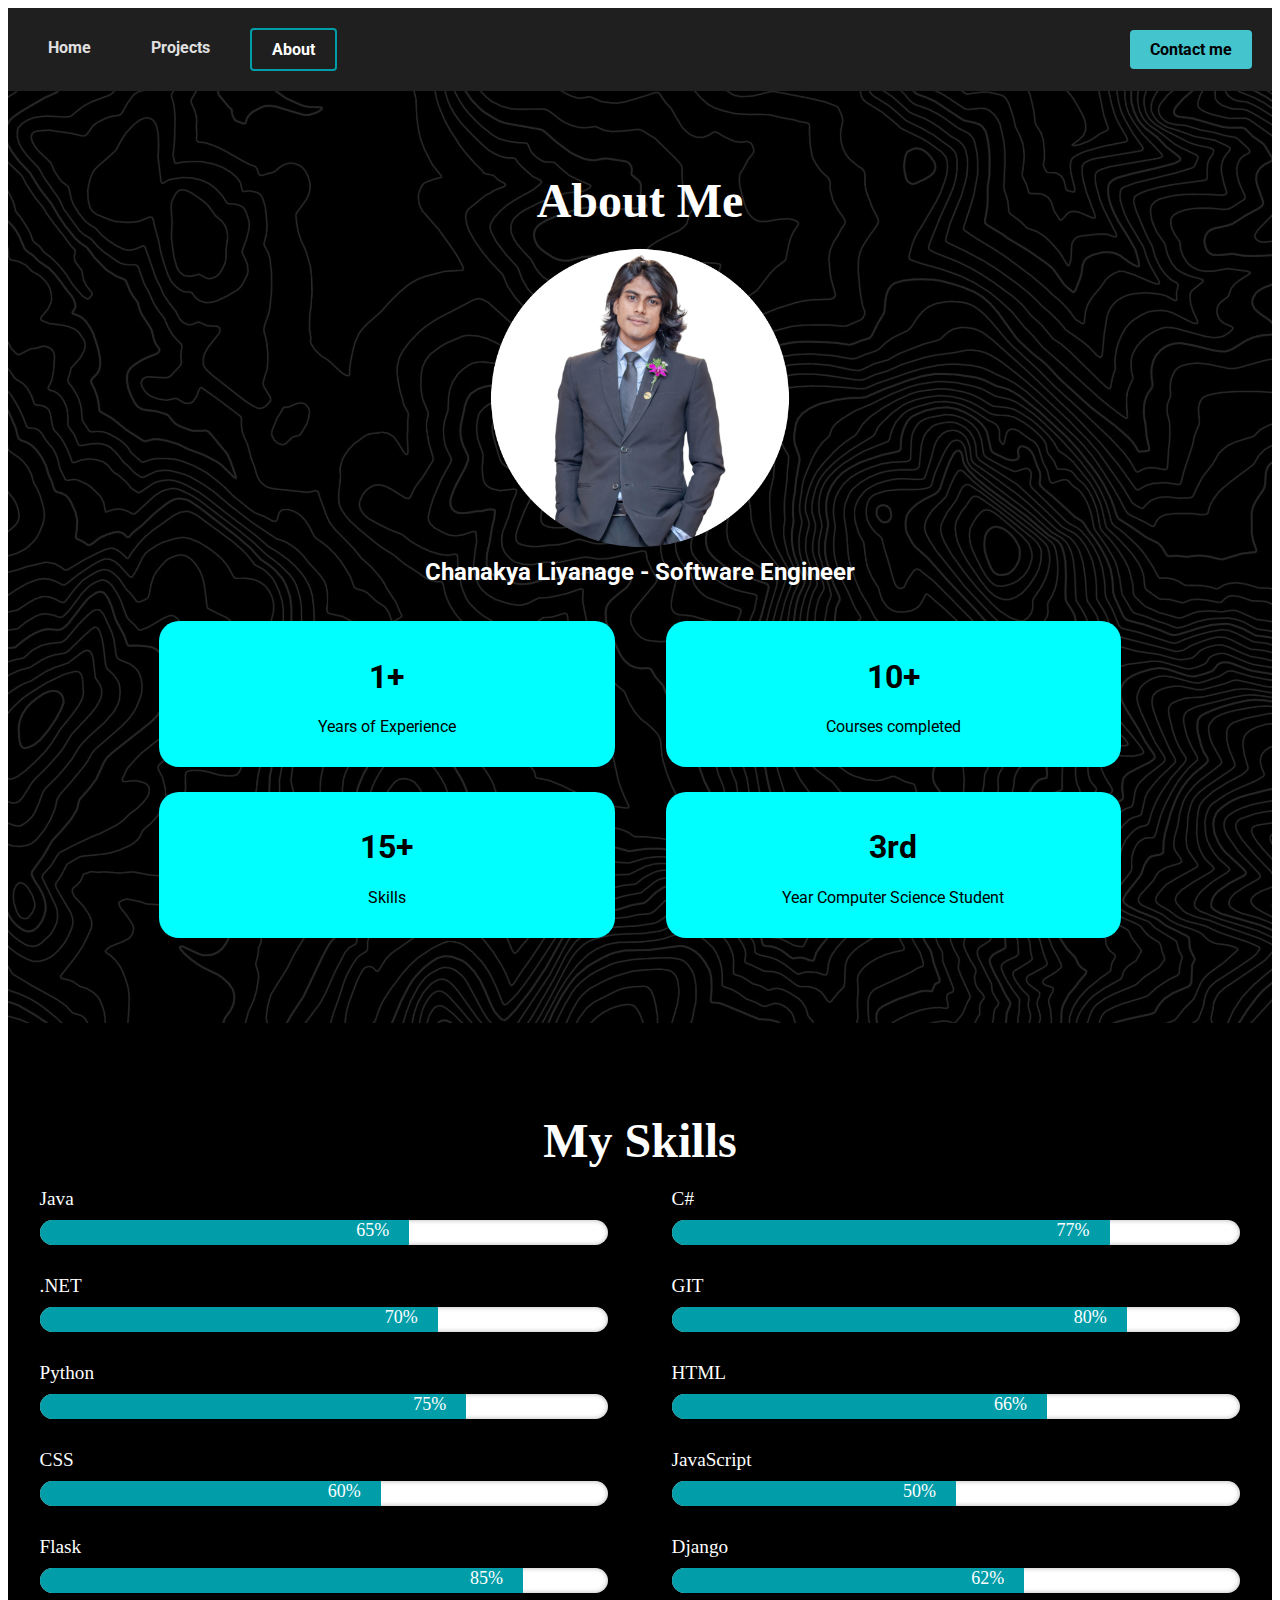
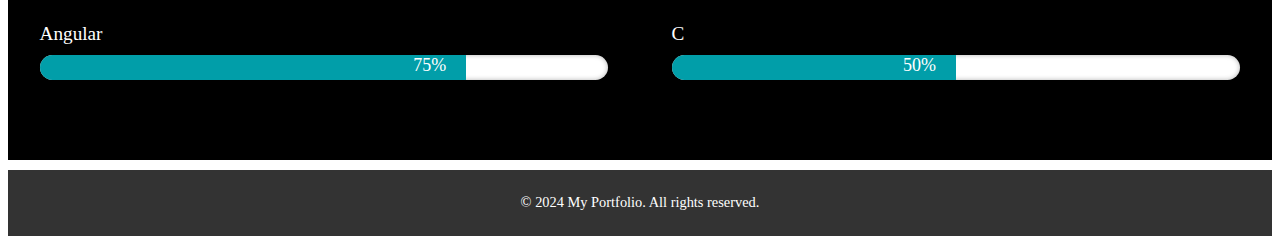
==== about.html @ 12d24f76 "about page skills section styling changed" ====
<!DOCTYPE html>
<html lang="en">
<head>
    <meta charset="UTF-8">
    <meta name="viewport" content="width=device-width, initial-scale=1.0">
    <link rel="stylesheet" href="CSS\common.css"> 
    <link rel="stylesheet" href="CSS\about.css"> 
    <link rel="preconnect" href="https://fonts.googleapis.com">
    <link rel="preconnect" href="https://fonts.gstatic.com" crossorigin>
    <link href="https://fonts.googleapis.com/css2?family=Roboto:wght@400;500;700&display=swap" rel="stylesheet">
    <title>About Me</title>
</head>
<body>
    <nav class="navbar">
        <div class="nav-left">
            <a href="index.html">Home</a>
            <a href="projects.html">Projects</a>
            <a href="about.html" id="active">About</a>
        </div>
        <div class="signup-btn">
            <a href="signup.html">Contact me</a>
        </div>
    </nav>

    <!-- About Section -->
    <section class="about">
        <div class="container">
            <h1 class="head">About Me</h1>
            <div class="info">
                <figure class="profile">
                    <!-- <img src="Static/New Project.png" alt="My Profile Picture">  -->
                    <div class="profile-image"></div>
                    <figcaption>Chanakya Liyanage - Software Engineer</figcaption>
                </figure>
                <table class="achievements">
                    <tr>
                        <td><div class="specs">
                            <h1>1+</h1>
                            <p class="achievement">Years of Experience</p>
                            <p class="description">Gained valuable insights through practical industry exposure.</p>
                        </div></td>
                        <td><div class="specs">
                            <h1>10+</h1>
                            <p class="achievement">Courses completed</p>
                            <p class="description">Completed multiple courses to enhance my knowledge base.</p>
                        </div></td>
                    </tr>
                    <tr>
                        <td><div class="specs">
                            <h1>15+</h1>
                            <p class="achievement">Skills</p>
                            <p class="description">Acquired a diverse skill set to solve complex challenges.</p>
                        </div></td>
                        <td><div class="specs">
                            <h1>3rd</h1>
                            <p class="achievement">Year Computer Science Student</p>
                            <p class="description">Currently pursuing a degree with a focus on programming.</p>
                        </div></td>
                    </tr>
                </table>
            </div>
        </div>
    </section>

    <!-- Skills Section with Progress Bars in Rows of Two -->
    <section class="skills">
        <div class="container">
            <h2>My Skills</h2>
            <div class="skills-row">
                <div class="skill">
                    <label>Java</label>
                    <div class="progress-bar">
                        <div class="progress" style="width: 65%;"><section class="progress-percentage">65%</section></div>
                    </div>
                </div>
                <div class="skill">
                    <label>C#</label>
                    <div class="progress-bar">
                        <div class="progress" style="width: 77%;"><section class="progress-percentage">77%</section></div> 
                    </div>
                </div>
            </div>
            <div class="skills-row">
                <div class="skill">
                    <label>.NET</label>
                    <div class="progress-bar">
                        <div class="progress" style="width: 70%;"><section class="progress-percentage">70%</section></div>
                    </div>
                </div>
                <div class="skill">
                    <label>GIT</label>
                    <div class="progress-bar">
                        <div class="progress" style="width: 80%;"><section class="progress-percentage">80%</section></div>
                    </div>
                </div>               
            </div>
            <div class="skills-row">
                <div class="skill">
                    <label>Python</label>
                    <div class="progress-bar">
                        <div class="progress" style="width: 75%;"><section class="progress-percentage">75%</section></div>
                    </div>
                </div>
                <div class="skill">
                    <label>HTML</label>
                    <div class="progress-bar">
                        <div class="progress" style="width: 66%;"><section class="progress-percentage">66%</section></div>
                    </div>
                </div>               
            </div>
            <div class="skills-row">
                <div class="skill">
                    <label>CSS</label>
                    <div class="progress-bar">
                        <div class="progress" style="width: 60%;"><section class="progress-percentage">60%</section></div>
                    </div>
                </div>
                <div class="skill">
                    <label>JavaScript</label>
                    <div class="progress-bar">
                        <div class="progress" style="width: 50%;"><section class="progress-percentage">50%</section></div>
                    </div>
                </div>               
            </div>
            <div class="skills-row">
                <div class="skill">
                    <label>Flask</label>
                    <div class="progress-bar">
                        <div class="progress" style="width: 85%;"><section class="progress-percentage">85%</section></div>
                    </div>
                </div>
                <div class="skill">
                    <label>Django</label>
                    <div class="progress-bar">
                        <div class="progress" style="width: 62%;"><section class="progress-percentage">62%</section></div>
                    </div>
                </div>               
            </div>
            <div class="skills-row">
                <div class="skill">
                    <label>Angular</label>
                    <div class="progress-bar">
                        <div class="progress" style="width: 75%;"><section class="progress-percentage">75%</section></div>
                    </div>
                </div>
                <div class="skill">
                    <label>C</label>
                    <div class="progress-bar">
                        <div class="progress" style="width: 50%;"><section class="progress-percentage">50%</section></div>
                    </div>
                </div>               
            </div>
        </div>
    </section>

    <!-- Footer Section -->
    <footer>
        <p>&copy; 2024 My Portfolio. All rights reserved.</p>
    </footer>
</body>
</html>
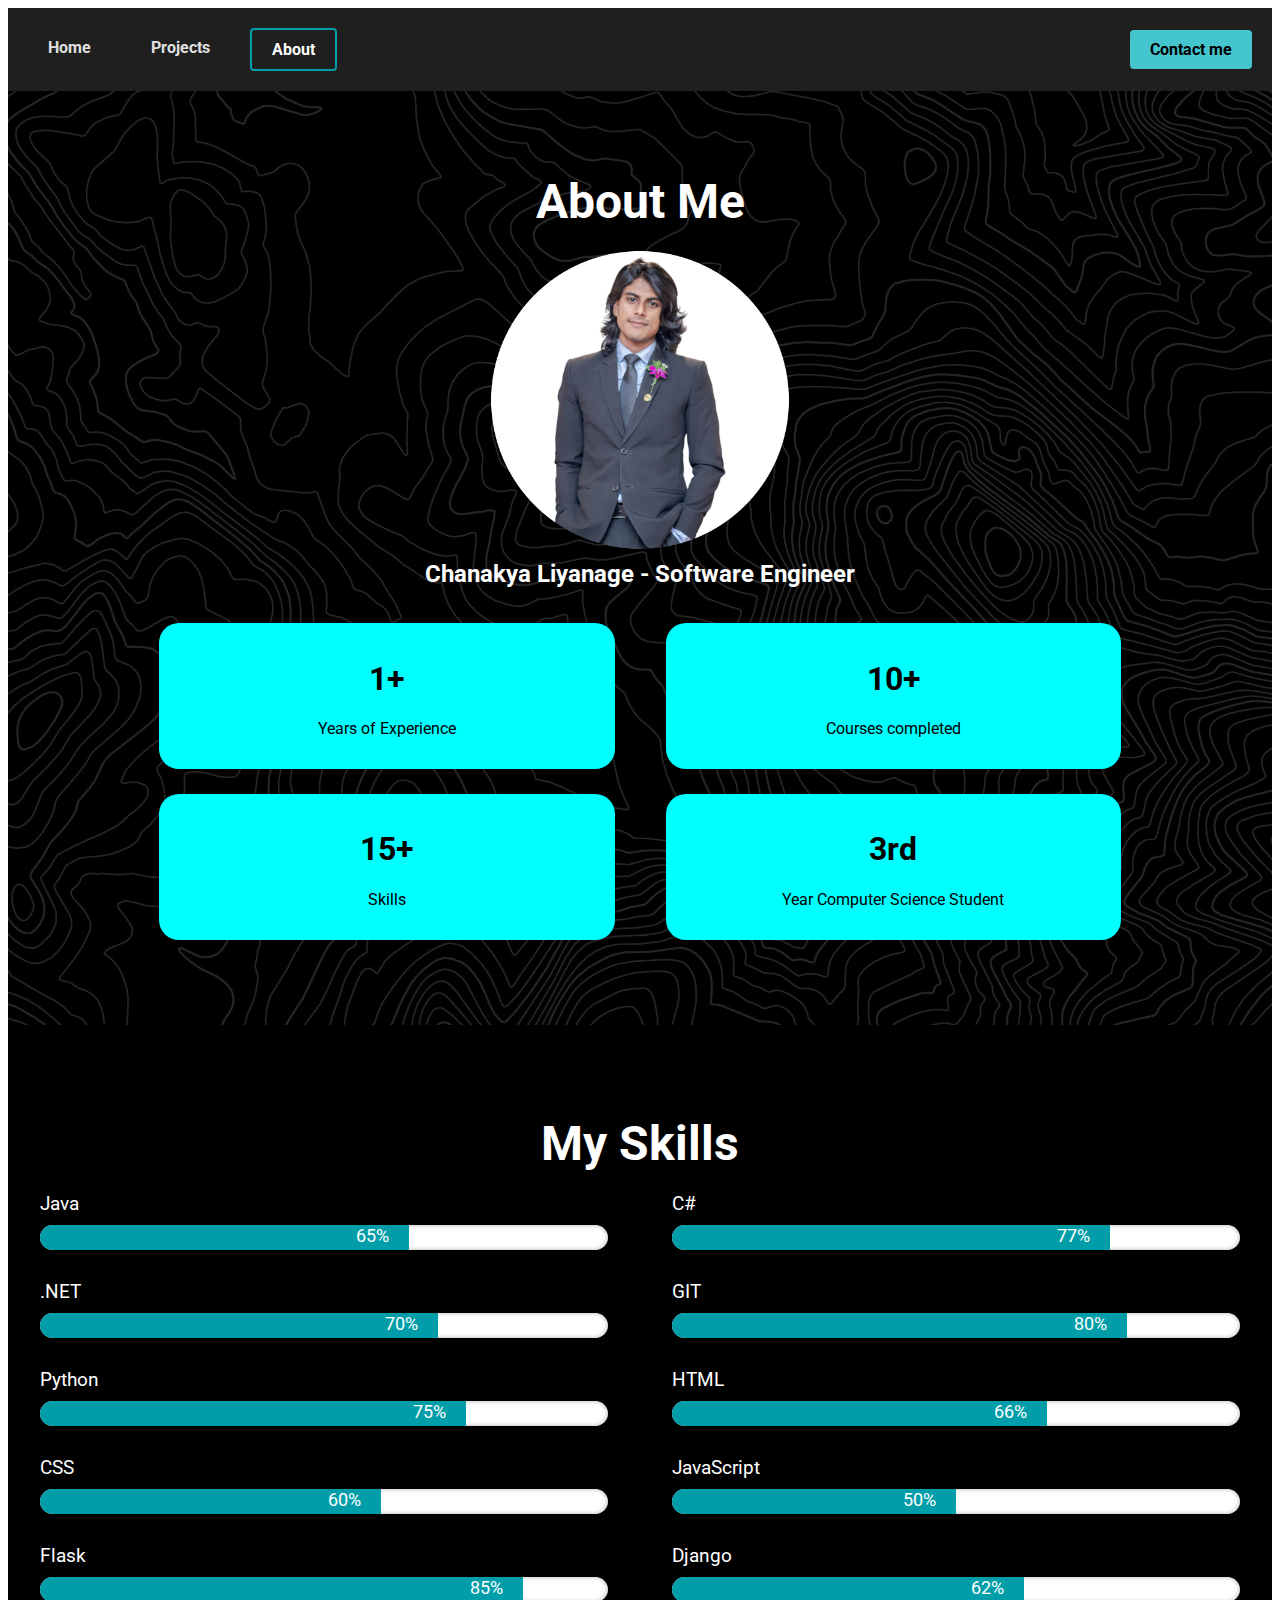
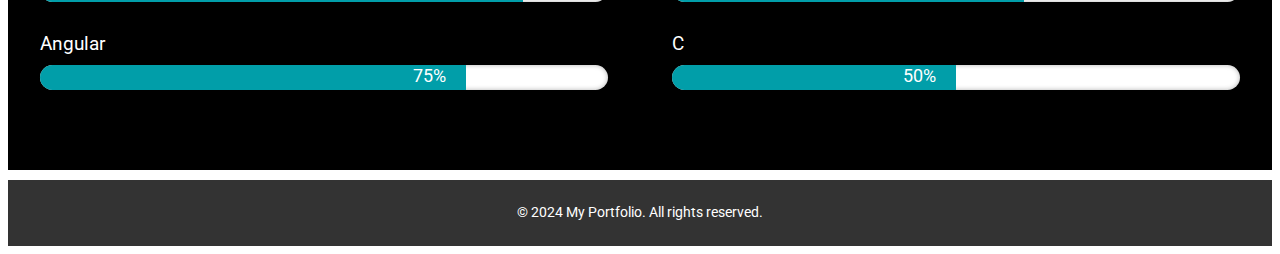
==== commit 1cde8093: "added title icon" ====
--- a/about.html
+++ b/about.html
@@ -8,6 +8,7 @@
     <link rel="preconnect" href="https://fonts.googleapis.com">
     <link rel="preconnect" href="https://fonts.gstatic.com" crossorigin>
     <link href="https://fonts.googleapis.com/css2?family=Roboto:wght@400;500;700&display=swap" rel="stylesheet">
+    <link rel="icon" href="Static/Icon.png">
     <title>About Me</title>
 </head>
 <body>
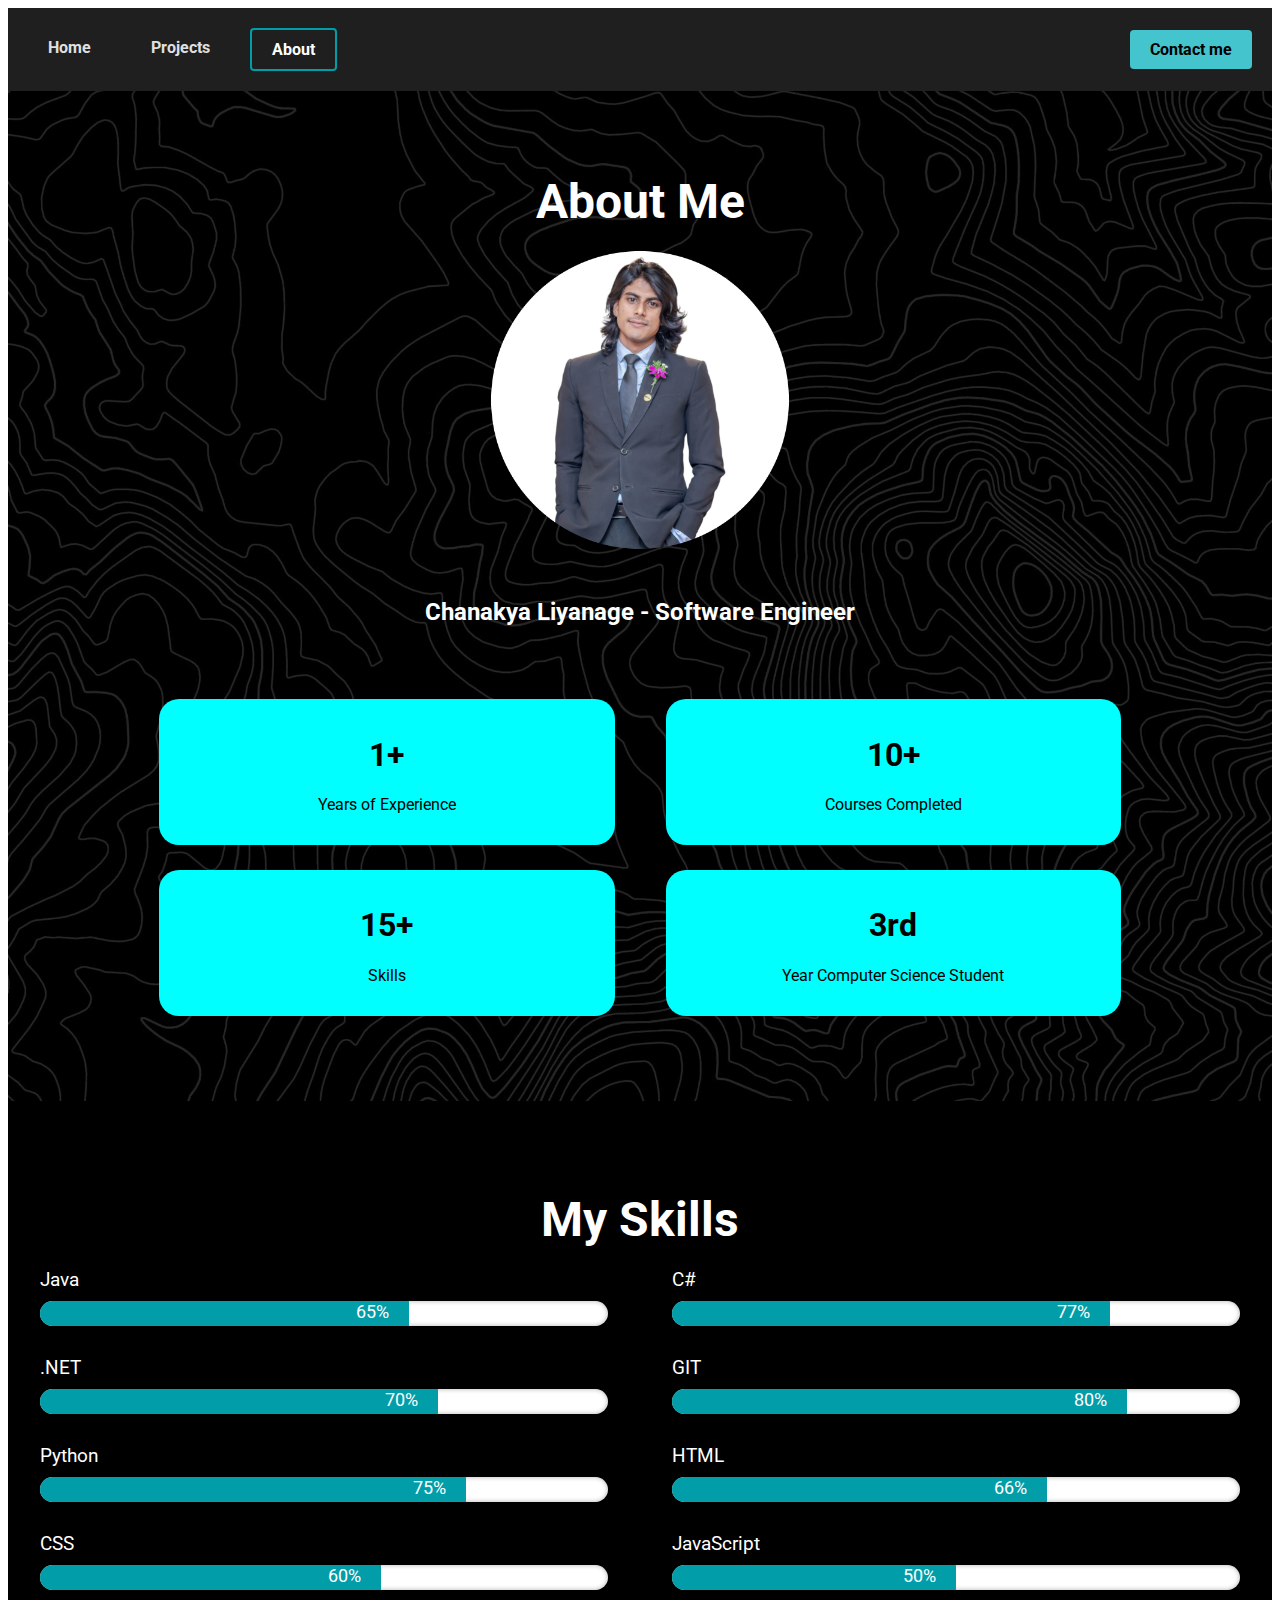
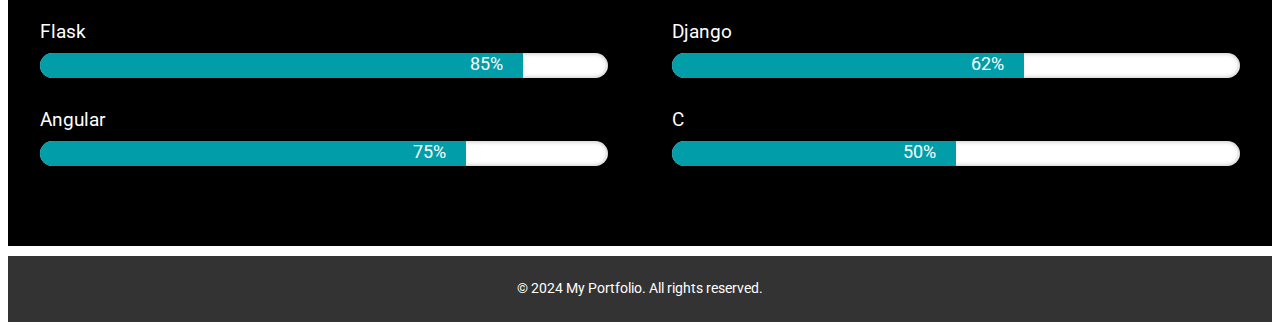
==== commit 1e716489: "changed project page css and other minor changes" ====
--- a/about.html
+++ b/about.html
@@ -42,7 +42,7 @@
                         </div></td>
                         <td><div class="specs">
                             <h1>10+</h1>
-                            <p class="achievement">Courses completed</p>
+                            <p class="achievement">Courses Completed</p>
                             <p class="description">Completed multiple courses to enhance my knowledge base.</p>
                         </div></td>
                     </tr>
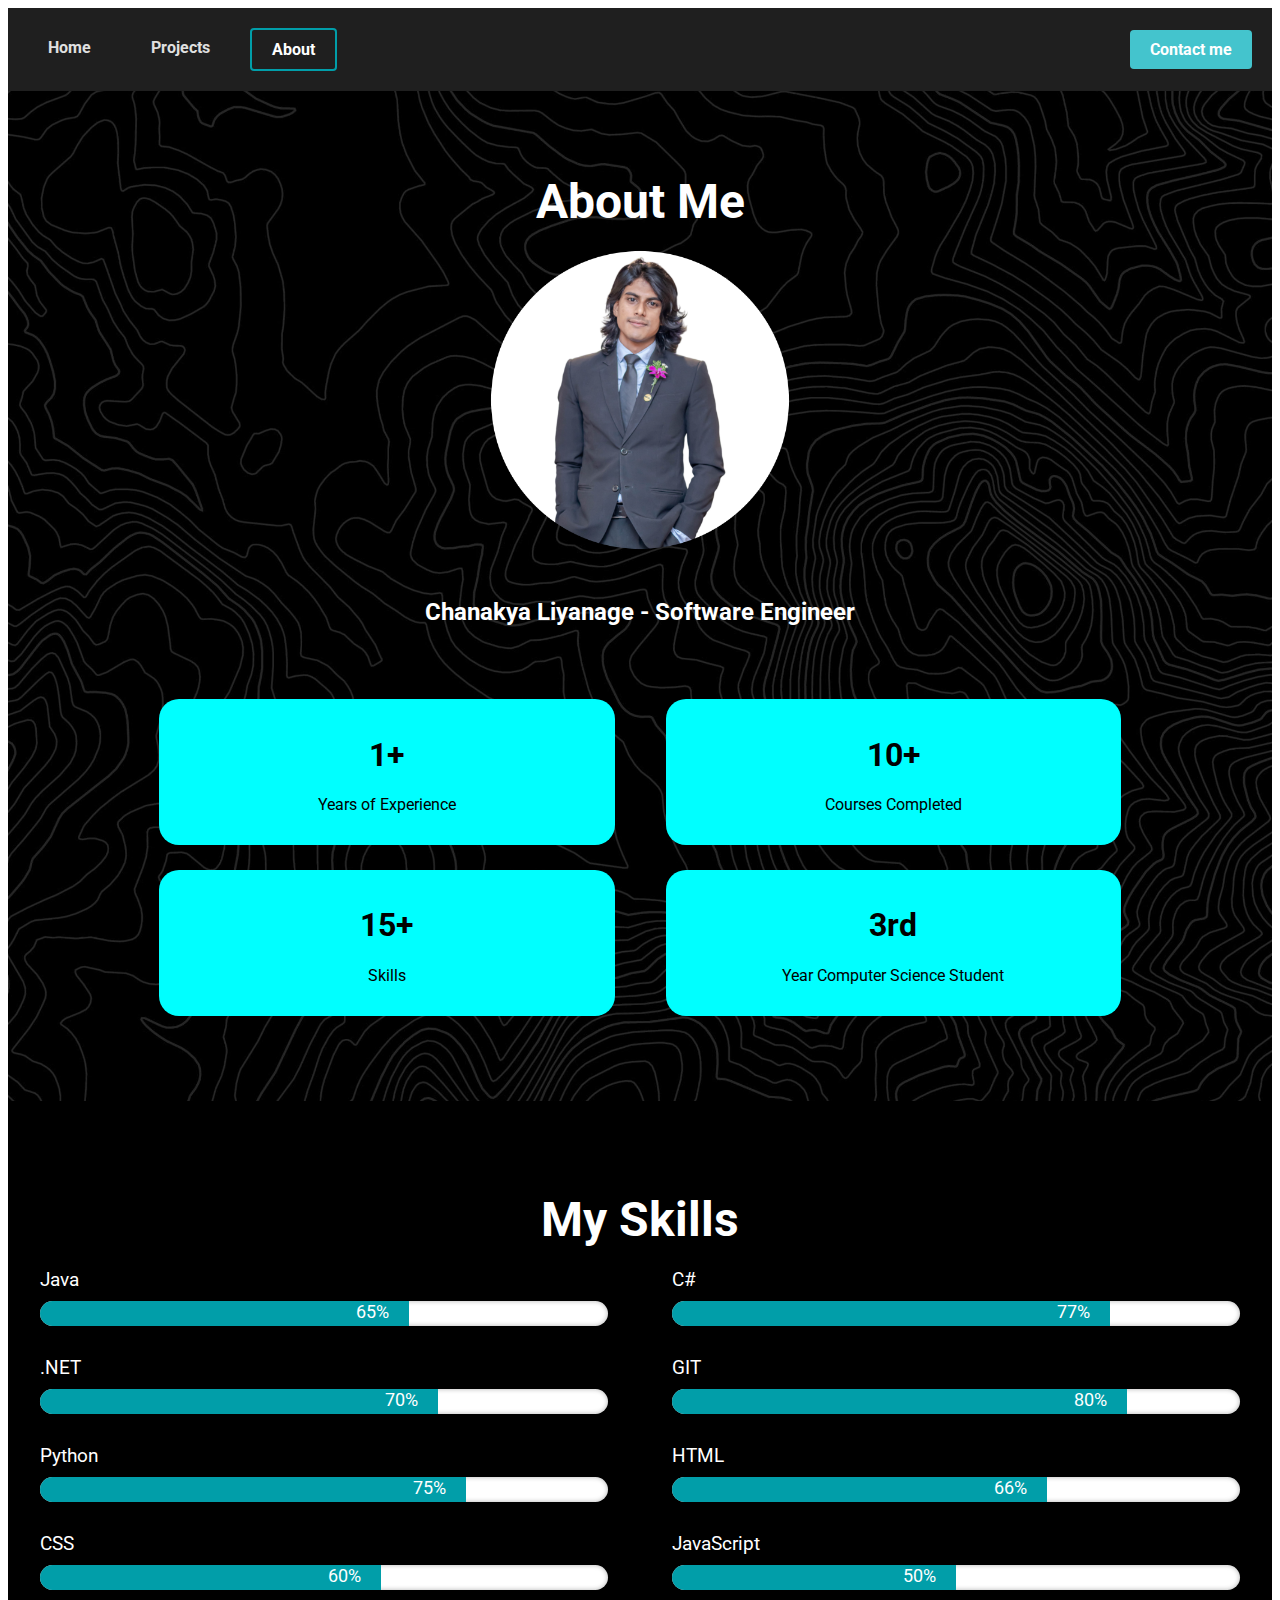
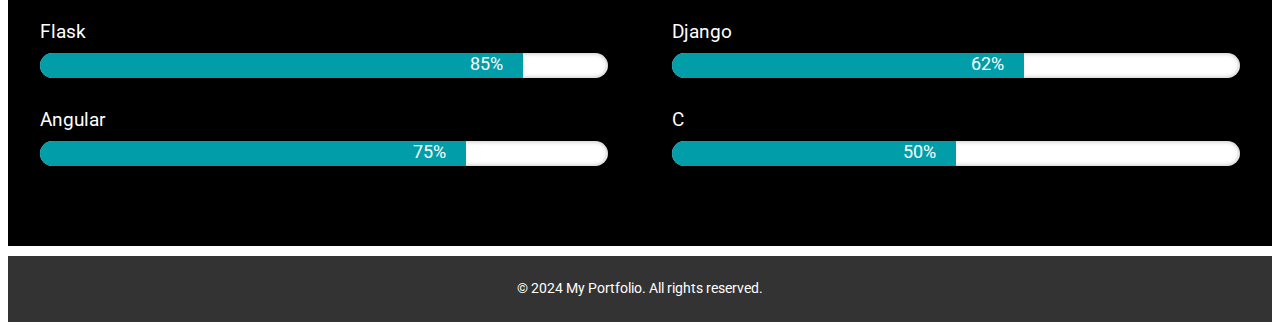
==== commit 75e78606: "formatting changes" ====
--- a/about.html
+++ b/about.html
@@ -1,162 +1,206 @@
 <!DOCTYPE html>
 <html lang="en">
-<head>
-    <meta charset="UTF-8">
-    <meta name="viewport" content="width=device-width, initial-scale=1.0">
-    <link rel="stylesheet" href="CSS\common.css"> 
-    <link rel="stylesheet" href="CSS\about.css"> 
-    <link rel="preconnect" href="https://fonts.googleapis.com">
-    <link rel="preconnect" href="https://fonts.gstatic.com" crossorigin>
-    <link href="https://fonts.googleapis.com/css2?family=Roboto:wght@400;500;700&display=swap" rel="stylesheet">
-    <link rel="icon" href="Static/Icon.png">
+  <head>
+    <meta charset="UTF-8" />
+    <meta name="viewport" content="width=device-width, initial-scale=1.0" />
+    <link rel="stylesheet" href="CSS\common.css" />
+    <link rel="stylesheet" href="CSS\about.css" />
+    <link rel="preconnect" href="https://fonts.googleapis.com" />
+    <link rel="preconnect" href="https://fonts.gstatic.com" crossorigin />
+    <link
+      href="https://fonts.googleapis.com/css2?family=Roboto:wght@400;500;700&display=swap"
+      rel="stylesheet"
+    />
+    <link rel="icon" href="Static/Icon.png" />
     <title>About Me</title>
-</head>
-<body>
+  </head>
+  <body>
     <nav class="navbar">
-        <div class="nav-left">
-            <a href="index.html">Home</a>
-            <a href="projects.html">Projects</a>
-            <a href="about.html" id="active">About</a>
-        </div>
-        <div class="signup-btn">
-            <a href="signup.html">Contact me</a>
-        </div>
+      <div class="nav-left">
+        <a href="index.html">Home</a>
+        <a href="projects.html">Projects</a>
+        <a href="about.html" id="active">About</a>
+      </div>
+      <div class="signup-btn">
+        <a href="signup.html">Contact me</a>
+      </div>
     </nav>
 
     <!-- About Section -->
     <section class="about">
-        <div class="container">
-            <h1 class="head">About Me</h1>
-            <div class="info">
-                <figure class="profile">
-                    <!-- <img src="Static/New Project.png" alt="My Profile Picture">  -->
-                    <div class="profile-image"></div>
-                    <figcaption>Chanakya Liyanage - Software Engineer</figcaption>
-                </figure>
-                <table class="achievements">
-                    <tr>
-                        <td><div class="specs">
-                            <h1>1+</h1>
-                            <p class="achievement">Years of Experience</p>
-                            <p class="description">Gained valuable insights through practical industry exposure.</p>
-                        </div></td>
-                        <td><div class="specs">
-                            <h1>10+</h1>
-                            <p class="achievement">Courses Completed</p>
-                            <p class="description">Completed multiple courses to enhance my knowledge base.</p>
-                        </div></td>
-                    </tr>
-                    <tr>
-                        <td><div class="specs">
-                            <h1>15+</h1>
-                            <p class="achievement">Skills</p>
-                            <p class="description">Acquired a diverse skill set to solve complex challenges.</p>
-                        </div></td>
-                        <td><div class="specs">
-                            <h1>3rd</h1>
-                            <p class="achievement">Year Computer Science Student</p>
-                            <p class="description">Currently pursuing a degree with a focus on programming.</p>
-                        </div></td>
-                    </tr>
-                </table>
-            </div>
-        </div>
+      <div class="container">
+        <h1 class="head">About Me</h1>
+        <div class="info">
+          <figure class="profile">
+            <!-- <img src="Static/New Project.png" alt="My Profile Picture">  -->
+            <div class="profile-image"></div>
+            <figcaption>Chanakya Liyanage - Software Engineer</figcaption>
+          </figure>
+          <table class="achievements">
+            <tr>
+              <td>
+                <div class="specs">
+                  <h1>1+</h1>
+                  <p class="achievement">Years of Experience</p>
+                  <p class="description">
+                    Gained valuable insights through practical industry
+                    exposure.
+                  </p>
+                </div>
+              </td>
+              <td>
+                <div class="specs">
+                  <h1>10+</h1>
+                  <p class="achievement">Courses Completed</p>
+                  <p class="description">
+                    Completed multiple courses to enhance my knowledge base.
+                  </p>
+                </div>
+              </td>
+            </tr>
+            <tr>
+              <td>
+                <div class="specs">
+                  <h1>15+</h1>
+                  <p class="achievement">Skills</p>
+                  <p class="description">
+                    Acquired a diverse skill set to solve complex challenges.
+                  </p>
+                </div>
+              </td>
+              <td>
+                <div class="specs">
+                  <h1>3rd</h1>
+                  <p class="achievement">Year Computer Science Student</p>
+                  <p class="description">
+                    Currently pursuing a degree with a focus on programming.
+                  </p>
+                </div>
+              </td>
+            </tr>
+          </table>
+        </div>
+      </div>
     </section>
 
     <!-- Skills Section with Progress Bars in Rows of Two -->
     <section class="skills">
-        <div class="container">
-            <h2>My Skills</h2>
-            <div class="skills-row">
-                <div class="skill">
-                    <label>Java</label>
-                    <div class="progress-bar">
-                        <div class="progress" style="width: 65%;"><section class="progress-percentage">65%</section></div>
-                    </div>
-                </div>
-                <div class="skill">
-                    <label>C#</label>
-                    <div class="progress-bar">
-                        <div class="progress" style="width: 77%;"><section class="progress-percentage">77%</section></div> 
-                    </div>
-                </div>
-            </div>
-            <div class="skills-row">
-                <div class="skill">
-                    <label>.NET</label>
-                    <div class="progress-bar">
-                        <div class="progress" style="width: 70%;"><section class="progress-percentage">70%</section></div>
-                    </div>
-                </div>
-                <div class="skill">
-                    <label>GIT</label>
-                    <div class="progress-bar">
-                        <div class="progress" style="width: 80%;"><section class="progress-percentage">80%</section></div>
-                    </div>
-                </div>               
-            </div>
-            <div class="skills-row">
-                <div class="skill">
-                    <label>Python</label>
-                    <div class="progress-bar">
-                        <div class="progress" style="width: 75%;"><section class="progress-percentage">75%</section></div>
-                    </div>
-                </div>
-                <div class="skill">
-                    <label>HTML</label>
-                    <div class="progress-bar">
-                        <div class="progress" style="width: 66%;"><section class="progress-percentage">66%</section></div>
-                    </div>
-                </div>               
-            </div>
-            <div class="skills-row">
-                <div class="skill">
-                    <label>CSS</label>
-                    <div class="progress-bar">
-                        <div class="progress" style="width: 60%;"><section class="progress-percentage">60%</section></div>
-                    </div>
-                </div>
-                <div class="skill">
-                    <label>JavaScript</label>
-                    <div class="progress-bar">
-                        <div class="progress" style="width: 50%;"><section class="progress-percentage">50%</section></div>
-                    </div>
-                </div>               
-            </div>
-            <div class="skills-row">
-                <div class="skill">
-                    <label>Flask</label>
-                    <div class="progress-bar">
-                        <div class="progress" style="width: 85%;"><section class="progress-percentage">85%</section></div>
-                    </div>
-                </div>
-                <div class="skill">
-                    <label>Django</label>
-                    <div class="progress-bar">
-                        <div class="progress" style="width: 62%;"><section class="progress-percentage">62%</section></div>
-                    </div>
-                </div>               
-            </div>
-            <div class="skills-row">
-                <div class="skill">
-                    <label>Angular</label>
-                    <div class="progress-bar">
-                        <div class="progress" style="width: 75%;"><section class="progress-percentage">75%</section></div>
-                    </div>
-                </div>
-                <div class="skill">
-                    <label>C</label>
-                    <div class="progress-bar">
-                        <div class="progress" style="width: 50%;"><section class="progress-percentage">50%</section></div>
-                    </div>
-                </div>               
-            </div>
-        </div>
+      <div class="container">
+        <h2>My Skills</h2>
+        <div class="skills-row">
+          <div class="skill">
+            <label>Java</label>
+            <div class="progress-bar">
+              <div class="progress" style="width: 65%">
+                <section class="progress-percentage">65%</section>
+              </div>
+            </div>
+          </div>
+          <div class="skill">
+            <label>C#</label>
+            <div class="progress-bar">
+              <div class="progress" style="width: 77%">
+                <section class="progress-percentage">77%</section>
+              </div>
+            </div>
+          </div>
+        </div>
+        <div class="skills-row">
+          <div class="skill">
+            <label>.NET</label>
+            <div class="progress-bar">
+              <div class="progress" style="width: 70%">
+                <section class="progress-percentage">70%</section>
+              </div>
+            </div>
+          </div>
+          <div class="skill">
+            <label>GIT</label>
+            <div class="progress-bar">
+              <div class="progress" style="width: 80%">
+                <section class="progress-percentage">80%</section>
+              </div>
+            </div>
+          </div>
+        </div>
+        <div class="skills-row">
+          <div class="skill">
+            <label>Python</label>
+            <div class="progress-bar">
+              <div class="progress" style="width: 75%">
+                <section class="progress-percentage">75%</section>
+              </div>
+            </div>
+          </div>
+          <div class="skill">
+            <label>HTML</label>
+            <div class="progress-bar">
+              <div class="progress" style="width: 66%">
+                <section class="progress-percentage">66%</section>
+              </div>
+            </div>
+          </div>
+        </div>
+        <div class="skills-row">
+          <div class="skill">
+            <label>CSS</label>
+            <div class="progress-bar">
+              <div class="progress" style="width: 60%">
+                <section class="progress-percentage">60%</section>
+              </div>
+            </div>
+          </div>
+          <div class="skill">
+            <label>JavaScript</label>
+            <div class="progress-bar">
+              <div class="progress" style="width: 50%">
+                <section class="progress-percentage">50%</section>
+              </div>
+            </div>
+          </div>
+        </div>
+        <div class="skills-row">
+          <div class="skill">
+            <label>Flask</label>
+            <div class="progress-bar">
+              <div class="progress" style="width: 85%">
+                <section class="progress-percentage">85%</section>
+              </div>
+            </div>
+          </div>
+          <div class="skill">
+            <label>Django</label>
+            <div class="progress-bar">
+              <div class="progress" style="width: 62%">
+                <section class="progress-percentage">62%</section>
+              </div>
+            </div>
+          </div>
+        </div>
+        <div class="skills-row">
+          <div class="skill">
+            <label>Angular</label>
+            <div class="progress-bar">
+              <div class="progress" style="width: 75%">
+                <section class="progress-percentage">75%</section>
+              </div>
+            </div>
+          </div>
+          <div class="skill">
+            <label>C</label>
+            <div class="progress-bar">
+              <div class="progress" style="width: 50%">
+                <section class="progress-percentage">50%</section>
+              </div>
+            </div>
+          </div>
+        </div>
+      </div>
     </section>
 
     <!-- Footer Section -->
     <footer>
-        <p>&copy; 2024 My Portfolio. All rights reserved.</p>
+      <p>&copy; 2024 My Portfolio. All rights reserved.</p>
     </footer>
-</body>
+  </body>
 </html>
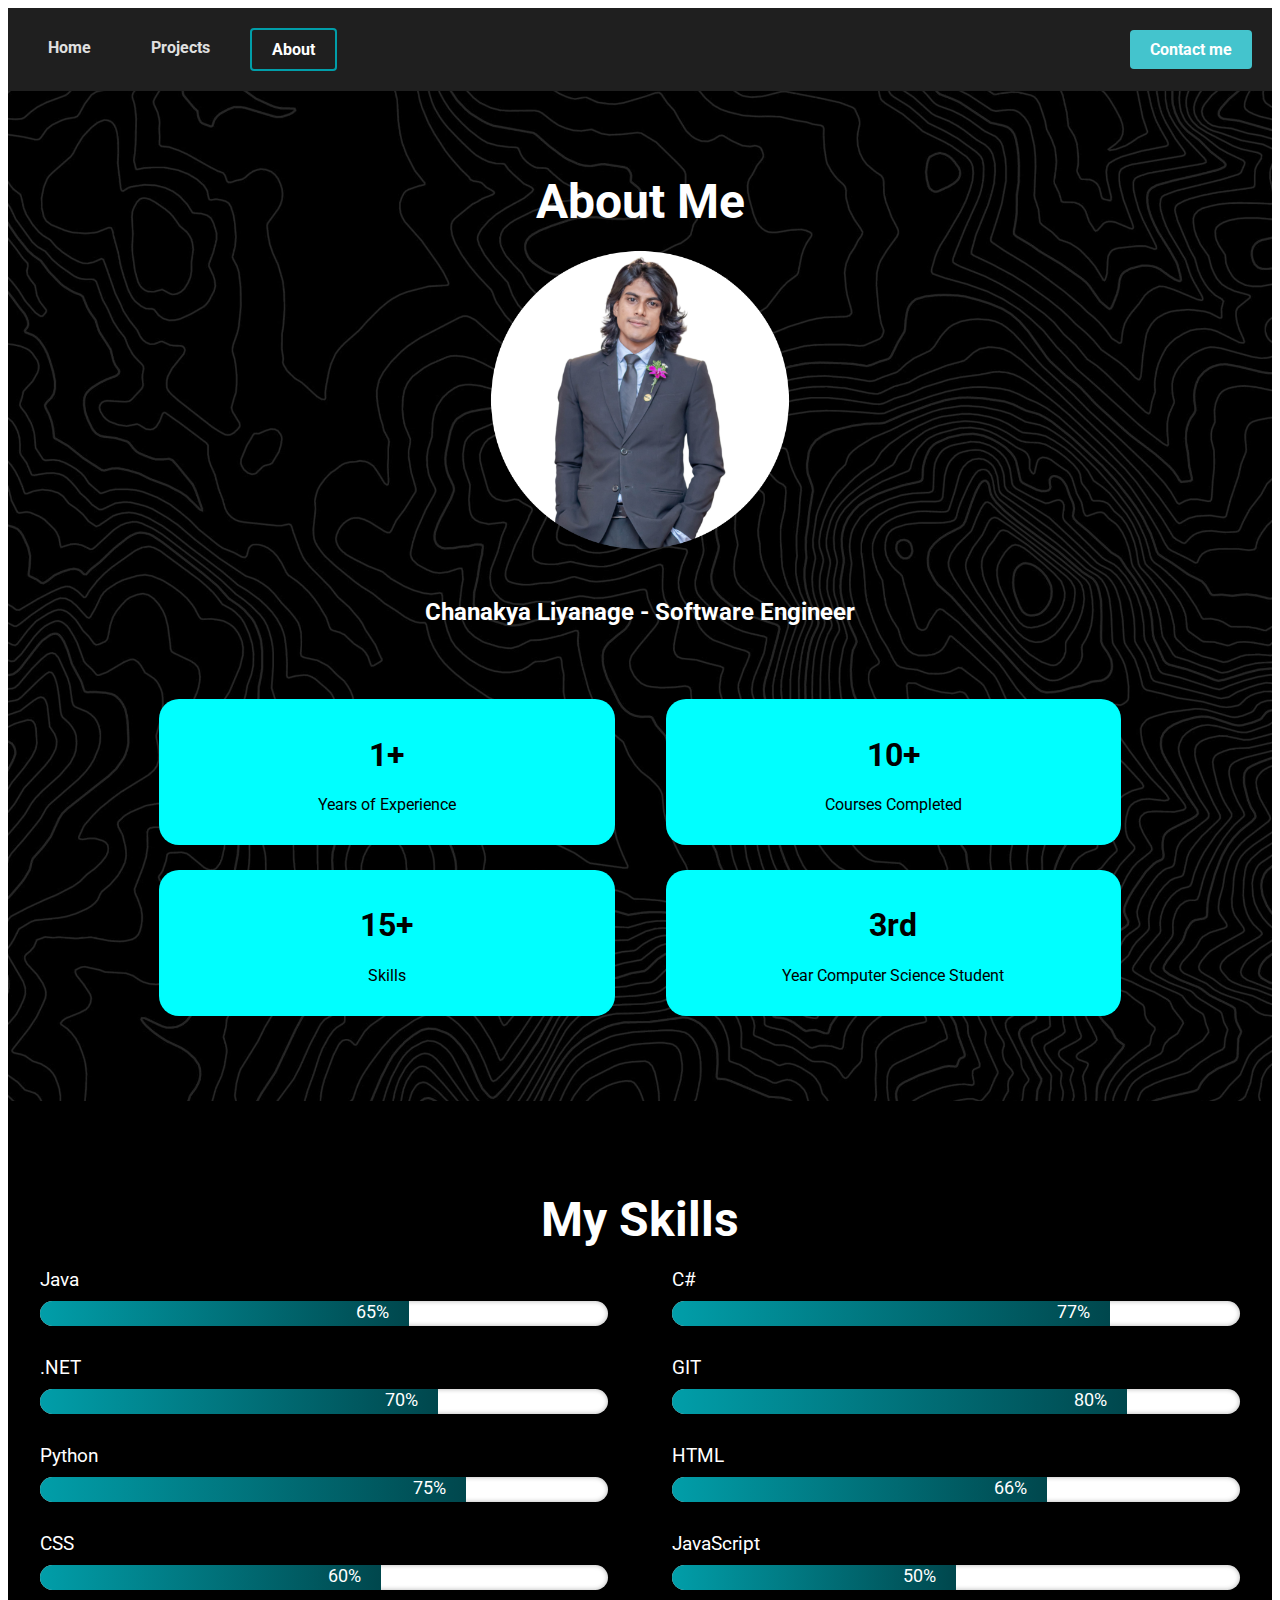
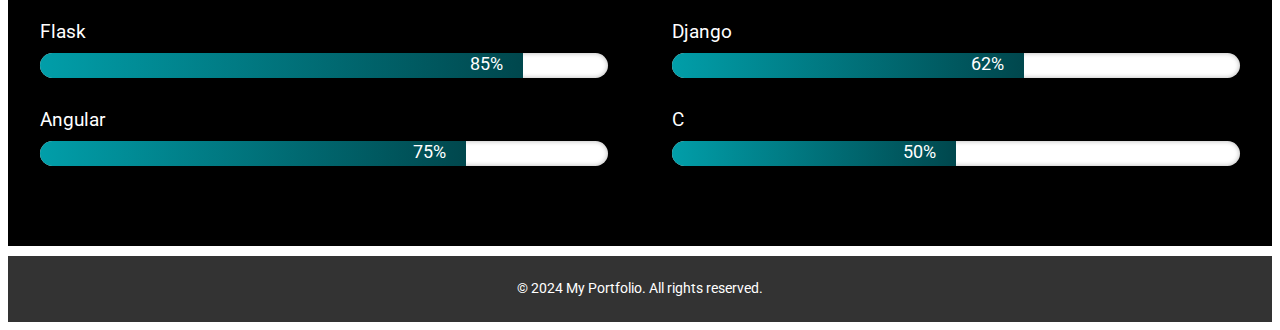
==== commit 3dac33ef: "fixed warnings and errors" ====
--- a/about.html
+++ b/about.html
@@ -1,20 +1,22 @@
 <!DOCTYPE html>
 <html lang="en">
   <head>
-    <meta charset="UTF-8" />
-    <meta name="viewport" content="width=device-width, initial-scale=1.0" />
-    <link rel="stylesheet" href="CSS\common.css" />
-    <link rel="stylesheet" href="CSS\about.css" />
-    <link rel="preconnect" href="https://fonts.googleapis.com" />
-    <link rel="preconnect" href="https://fonts.gstatic.com" crossorigin />
+    <meta charset="UTF-8">
+    <meta name="viewport" content="width=device-width, initial-scale=1.0">
+    <!-- Link to the common CSS file -->
+    <link rel="stylesheet" href="CSS/common.css">
+    <!-- Link to the about CSS file -->
+    <link rel="stylesheet" href="CSS/about.css">
+    <link rel="preconnect" href="https://fonts.googleapis.com">
+    <link rel="preconnect" href="https://fonts.gstatic.com" crossorigin>
     <link
       href="https://fonts.googleapis.com/css2?family=Roboto:wght@400;500;700&display=swap"
-      rel="stylesheet"
-    />
-    <link rel="icon" href="Static/Icon.png" />
+      rel="stylesheet">
+    <link rel="icon" href="Static/Icon.png">
     <title>About Me</title>
   </head>
   <body>
+    <!-- Navigation bar -->
     <nav class="navbar">
       <div class="nav-left">
         <a href="index.html">Home</a>
@@ -29,32 +31,27 @@
     <!-- About Section -->
     <section class="about">
       <div class="container">
+        <!-- Heading of the about section -->
         <h1 class="head">About Me</h1>
         <div class="info">
+          <!-- Profile image and name -->
           <figure class="profile">
-            <!-- <img src="Static/New Project.png" alt="My Profile Picture">  -->
             <div class="profile-image"></div>
             <figcaption>Chanakya Liyanage - Software Engineer</figcaption>
           </figure>
+          <!-- Table of achievements -->
           <table class="achievements">
             <tr>
               <td>
                 <div class="specs">
                   <h1>1+</h1>
-                  <p class="achievement">Years of Experience</p>
-                  <p class="description">
-                    Gained valuable insights through practical industry
-                    exposure.
-                  </p>
+                  <p></p>
                 </div>
               </td>
               <td>
                 <div class="specs">
                   <h1>10+</h1>
-                  <p class="achievement">Courses Completed</p>
-                  <p class="description">
-                    Completed multiple courses to enhance my knowledge base.
-                  </p>
+                  <p></p>
                 </div>
               </td>
             </tr>
@@ -62,19 +59,13 @@
               <td>
                 <div class="specs">
                   <h1>15+</h1>
-                  <p class="achievement">Skills</p>
-                  <p class="description">
-                    Acquired a diverse skill set to solve complex challenges.
-                  </p>
+                  <p></p>
                 </div>
               </td>
               <td>
                 <div class="specs">
                   <h1>3rd</h1>
-                  <p class="achievement">Year Computer Science Student</p>
-                  <p class="description">
-                    Currently pursuing a degree with a focus on programming.
-                  </p>
+                  <p></p>
                 </div>
               </td>
             </tr>
@@ -86,111 +77,124 @@
     <!-- Skills Section with Progress Bars in Rows of Two -->
     <section class="skills">
       <div class="container">
+        <!-- Heading of the skills section -->
         <h2>My Skills</h2>
         <div class="skills-row">
+          <!-- Skill 1 -->
           <div class="skill">
             <label>Java</label>
             <div class="progress-bar">
               <div class="progress" style="width: 65%">
-                <section class="progress-percentage">65%</section>
-              </div>
-            </div>
-          </div>
+                <div class="progress-percentage">65%</div>
+              </div>
+            </div>
+          </div>
+          <!-- Skill 2 -->
           <div class="skill">
             <label>C#</label>
             <div class="progress-bar">
               <div class="progress" style="width: 77%">
-                <section class="progress-percentage">77%</section>
-              </div>
-            </div>
-          </div>
-        </div>
-        <div class="skills-row">
+                <div class="progress-percentage">77%</div>
+              </div>
+            </div>
+          </div>
+        </div>
+        <div class="skills-row">
+          <!-- Skill 3 -->
           <div class="skill">
             <label>.NET</label>
             <div class="progress-bar">
               <div class="progress" style="width: 70%">
-                <section class="progress-percentage">70%</section>
-              </div>
-            </div>
-          </div>
+                <div class="progress-percentage">70%</div>
+              </div>
+            </div>
+          </div>
+          <!-- Skill 4 -->
           <div class="skill">
             <label>GIT</label>
             <div class="progress-bar">
               <div class="progress" style="width: 80%">
-                <section class="progress-percentage">80%</section>
-              </div>
-            </div>
-          </div>
-        </div>
-        <div class="skills-row">
+                <div class="progress-percentage">80%</div>
+              </div>
+            </div>
+          </div>
+        </div>
+        <div class="skills-row">
+          <!-- Skill 5 -->
           <div class="skill">
             <label>Python</label>
             <div class="progress-bar">
               <div class="progress" style="width: 75%">
-                <section class="progress-percentage">75%</section>
-              </div>
-            </div>
-          </div>
+                <div class="progress-percentage">75%</div>
+              </div>
+            </div>
+          </div>
+          <!-- Skill 6 -->
           <div class="skill">
             <label>HTML</label>
             <div class="progress-bar">
               <div class="progress" style="width: 66%">
-                <section class="progress-percentage">66%</section>
-              </div>
-            </div>
-          </div>
-        </div>
-        <div class="skills-row">
+                <div class="progress-percentage">66%</div>
+              </div>
+            </div>
+          </div>
+        </div>
+        <div class="skills-row">
+          <!-- Skill 7 -->
           <div class="skill">
             <label>CSS</label>
             <div class="progress-bar">
               <div class="progress" style="width: 60%">
-                <section class="progress-percentage">60%</section>
-              </div>
-            </div>
-          </div>
+                <div class="progress-percentage">60%</div>
+              </div>
+            </div>
+          </div>
+          <!-- Skill 8 -->
           <div class="skill">
             <label>JavaScript</label>
             <div class="progress-bar">
               <div class="progress" style="width: 50%">
-                <section class="progress-percentage">50%</section>
-              </div>
-            </div>
-          </div>
-        </div>
-        <div class="skills-row">
+                <div class="progress-percentage">50%</div>
+              </div>
+            </div>
+          </div>
+        </div>
+        <div class="skills-row">
+          <!-- Skill 9 -->
           <div class="skill">
             <label>Flask</label>
             <div class="progress-bar">
               <div class="progress" style="width: 85%">
-                <section class="progress-percentage">85%</section>
-              </div>
-            </div>
-          </div>
+                <div class="progress-percentage">85%</div>
+              </div>
+            </div>
+          </div>
+          <!-- Skill 10 -->
           <div class="skill">
             <label>Django</label>
             <div class="progress-bar">
               <div class="progress" style="width: 62%">
-                <section class="progress-percentage">62%</section>
-              </div>
-            </div>
-          </div>
-        </div>
-        <div class="skills-row">
+                <div class="progress-percentage">62%</div>
+              </div>
+            </div>
+          </div>
+        </div>
+        <div class="skills-row">
+          <!-- Skill 11 -->
           <div class="skill">
             <label>Angular</label>
             <div class="progress-bar">
               <div class="progress" style="width: 75%">
-                <section class="progress-percentage">75%</section>
-              </div>
-            </div>
-          </div>
+                <div class="progress-percentage">75%</div>
+              </div>
+            </div>
+          </div>
+          <!-- Skill 12 -->
           <div class="skill">
             <label>C</label>
             <div class="progress-bar">
               <div class="progress" style="width: 50%">
-                <section class="progress-percentage">50%</section>
+                <div class="progress-percentage">50%</div>
               </div>
             </div>
           </div>
@@ -200,6 +204,7 @@
 
     <!-- Footer Section -->
     <footer>
+      <!-- Copyright notice -->
       <p>&copy; 2024 My Portfolio. All rights reserved.</p>
     </footer>
   </body>
--- a/CSS/common.css
+++ b/CSS/common.css
@@ -0,0 +1,160 @@
+/* Styling the entire body */
+body {
+  font-family: "Roboto", sans-serif; /* Set the font-family to Roboto or a sans-serif fallback */
+}
+
+/* Set the styling for the nav element */
+nav {
+  font-weight: 500;
+  font-style: normal;
+  margin: 0; /* Remove the default margin */
+  padding: 0; /* Remove the default padding */
+  box-sizing: border-box; /* Ensure padding and border are included in the element's total width and height */
+}
+
+/* Set styling for the navbar */
+.navbar {
+  display: flex;
+  justify-content: space-between;
+  align-items: center;
+  padding: 20px;
+  background-color: #1f1f1f;
+  position: sticky; /* Set the position to sticky */
+  top: 0; /* Set the top position to 0 */
+  z-index: 100; /* Set the z-index to 100 */
+}
+
+/* Set styling for nav-left element */
+.navbar .nav-left {
+  display: flex;
+  gap: 20px; /* Set the gap between elements to 20px */
+}
+
+/* Set styling for the navbar links */
+.navbar a {
+  color: #e0e0e0; /* Set the color to a light color */
+  text-decoration: none; /* Remove the default text-decoration */
+  padding: 10px 20px;
+  transition: background-color 0.3s ease, border-radius 0.3s ease; /* Set the transition for the background-color and border-radius */
+  font-weight: bold;
+}
+
+/* Set styling for the active link */
+#active {
+  border-radius: 4px;
+  border: #019ea9 solid 2px;
+  color: white;
+}
+
+/* Set the background-color for the active link on hover */
+#active:hover {
+  background-color: #019ea9;
+}
+
+/* Set the background-color, color, and border-radius for the navbar links on hover */
+.navbar a:hover {
+  background-color: #019ea9;
+  color: #ffffff;
+  border-radius: 4px;
+}
+
+/* Set the keyframes for the border-animation */
+@keyframes border-animation {
+  0% {
+    border: 2px solid #50f3ffc7;
+    color: #50f3ff;
+  }
+  10% {
+    border: 2px solid #ff6f61;
+    color: #ff6f61;
+  }
+  20% {
+    border: 2px solid #ffcc00;
+    color: #ffcc00;
+  }
+  30% {
+    border: 2px solid #6b5b95;
+    color: #6b5b95;
+  }
+  40% {
+    border: 2px solid #88d8b0;
+    color: #88d8b0;
+  }
+  50% {
+    border: 2px solid #ff3d00;
+    color: #ff3d00;
+  }
+  60% {
+    border: 2px solid #9c27b0;
+    color: #9c27b0;
+  }
+  70% {
+    border: 2px solid #4caf50;
+    color: #4caf50;
+  }
+  80% {
+    border: 2px solid #3f51b5;
+    color: #3f51b5;
+  }
+  90% {
+    border: 2px solid #ffeb3b;
+    color: #ffeb3b;
+  }
+  100% {
+    border: 2px solid #50f3ffc7;
+    color: #ffffff;
+  }
+}
+
+/* Set styling for the signup-btn links */
+.signup-btn a {
+  display: inline-block;
+  background-color: #50f3ffc7;
+  padding: 10px 20px;
+  color: #ffffff;
+  border-radius: 4px;
+  animation: border-animation 0.00001s linear forwards;
+  transition: background-color 0.3s ease, transform 0.3s ease,
+    border-radius 1 ease;
+}
+
+/* Set the padding, background-color, and animation for the signup-btn links on hover */
+.signup-btn a:hover {
+  padding: 10px 20px;
+  background-color: #1f1f1f;
+  animation: border-animation 10s linear infinite alternate-reverse;
+}
+
+/* Set the background-color, color, text-align, padding, margin-top, and font-size for the footer */
+footer {
+  background-color: #333;
+  color: white;
+  text-align: center;
+  padding: 10px;
+  margin-top: 10px;
+  font-size: 0.9rem;
+}
+
+/* Set the flex-direction, align-items, text-align, position, and flex-direction for the navbar on screens smaller than 489px */
+@media (max-width: 489px) {
+  .navbar {
+    flex-direction: column;
+    align-items: center;
+    text-align: center;
+    position: inherit;
+  }
+
+  .navbar .nav-left {
+    flex-direction: column;
+    gap: 10px;
+  }
+
+  .navbar a {
+    width: 80vw;
+  }
+
+  .signup-btn {
+    align-self: left;
+    margin-top: 10px;
+  }
+}
--- a/CSS/about.css
+++ b/CSS/about.css
@@ -0,0 +1,362 @@
+/* About page styling */
+
+/* Animation for disappearing content with upward movement */
+@keyframes content-disappear {
+  0% {
+    transform: translateY(0);
+  }
+  25% {
+    opacity: 0;
+  }
+  50% {
+    opacity: 0;
+  }
+  75% {
+    transform: translateY(-50px);
+    opacity: 0;
+  }
+  100% {
+    transform: translateY(-50px);
+    opacity: 0;
+  }
+}
+
+/* Animation for appearing content with slight upward movement */
+@keyframes content-appear {
+  0% {
+    opacity: 0;
+  }
+  25% {
+    opacity: 0.25;
+  }
+  50% {
+    transform: translateY(0);
+    opacity: 0.5;
+  }
+  75% {
+    opacity: 1;
+  }
+  100% {
+    transform: translateY(-20px);
+  }
+}
+
+/* Animation for appearing content on smaller screens */
+@keyframes content-appear-smaller-screen {
+  0% {
+    opacity: 0;
+  }
+  25% {
+    opacity: 0.25;
+  }
+  50% {
+    transform: translateY(0);
+    opacity: 0.5;
+  }
+  75% {
+    opacity: 1;
+  }
+  100% {
+    transform: translateY(-35px);
+  }
+}
+
+/* About section styling with centered content and background image */
+.about {
+  text-align: center; /* Center content */
+  padding: 50px 0; /* Add padding to the top and bottom */
+  height: 80vh; /* Set a fixed height for the section */
+  background: url("../Static/HeroCover.jpg") no-repeat center center/cover;
+}
+
+/* Heading styling for main title in the About section */
+.head {
+  font-size: 3rem;
+  font-weight: bold;
+  color: white;
+  margin-bottom: 20px;
+}
+
+/* Layout container for profile and achievement sections */
+.info {
+  display: flex; /* Use flexbox to create a row layout */
+}
+
+/* Profile image and container styling */
+.profile {
+  margin: auto auto auto 7%; /* Center the profile image and container horizontally */
+  text-align: center; /* Center text */
+  transition: transform 0.5s ease; /* Add a smooth transition effect */
+}
+
+/* Rotating profile image and background change on hover */
+.profile:hover .profile-image {
+  transform: rotateY(180deg); /* Rotate the image 180 degrees on the Y-axis */
+  background-image: url(../Static/flip\ photo.png); /* Change the background image on hover */
+}
+
+/* Initial profile image settings with background image */
+.profile .profile-image {
+  background-image: url(../Static/New\ Project.png); /* Set the initial background image */
+  width: 400px;
+  height: 400px;
+  background-size: cover; /* Scale the background image to cover the container */
+  background-position: top; /* Position the background image at the top */
+  object-fit: cover; /* Scale the image to cover the container */
+  object-position: top; /* Position the image at the top */
+  transition: transform 0.3s ease, background-image 0.1s ease; /* Add a smooth transition effect */
+}
+
+/* Figcaption styling for profile text */
+.profile > figcaption {
+  font-size: 1.5rem;
+  font-weight: bold;
+  color: #fff;
+  margin: 2em 0;
+}
+
+/* Achievements table styling with custom spacing and hover effects */
+.achievements {
+  color: black;
+  margin-right: auto; /* Center the table horizontally */
+  margin: 100px auto;
+  border-spacing: 3vw 1vw; /* Add custom spacing between table rows and columns */
+  table-layout: fixed; /* Set table layout to fixed */
+}
+
+/* Transition for table row hover */
+.achievements > tr {
+  margin: 20px; /* Add margin to the table row */
+  transition: transform 3s ease; /* Add a smooth transition effect */
+}
+
+/* Styling for table data cells with background color and hover effect */
+.achievements td {
+  padding: 0; /* Remove default padding */
+  background-color: aqua;
+  border-radius: 20px;
+  transition: transform 0.3s ease; /* Add a smooth transition effect */
+}
+
+/* Scale up effect for table cells on hover */
+.achievements td:hover {
+  transform: scale(1.1);
+}
+
+/* Specs section inside table cells */
+.specs {
+  width: 25vw;
+  padding: 10px;
+  border-radius: 20px;
+  transition: transform 0.3s ease; /* Add a smooth transition effect */
+}
+
+/* Heading styling for Specs */
+.specs > h1 {
+  transition: transform 0.3s ease, display 3s ease; /* Add a smooth transition effect */
+}
+
+/* Disappear animation for Specs title on cell hover */
+.achievements td:hover .specs > h1 {
+  animation: content-disappear 0.3s ease-in both;
+}
+
+/* Adds content for each cell */
+tr:first-child td:first-child .specs p::after {
+  content: "Years of Experience";
+}
+
+tr:first-child td:nth-child(2) .specs p::after {
+  content: "Courses Completed";
+}
+
+tr:last-child td:first-child .specs p::after {
+  content: "Skills";
+}
+
+tr:last-child td:nth-child(2) .specs p::after {
+  content: "Year Computer Science Student";
+}
+
+/* Display additional information when hovering over cells */
+td:hover .specs p {
+  font-size: 1.2rem; /* Increase font size */
+  animation: content-appear 0.2s linear forwards; /* Add animation */
+}
+
+/* Change content on hover for each Specs cell */
+tr:first-child td:first-child:hover .specs p::after {
+  content: "Gained valuable insights through practical industry exposure.";
+}
+
+tr:first-child td:last-child:hover .specs p::after {
+  content: "Completed multiple courses to enhance my knowledge base.";
+}
+
+tr:last-child td:first-child:hover .specs p::after {
+  content: "Acquired a diverse skill set to solve complex challenges.";
+}
+
+tr:last-child td:nth-child(2):hover .specs p::after {
+  content: "Currently pursuing a degree with a focus on programming.";
+}
+/* end of hero section */
+
+/* Skills section styling */
+.skills {
+  background-color: #000000;
+  color: white;
+  padding: 50px 0;
+  text-align: center; /* Center text horizontally */
+}
+
+/* Main heading in Skills */
+.skills h2 {
+  font-size: 3rem;
+  margin-bottom: 20px;
+  transition: color 0.3s ease; /* Add a smooth transition effect */
+}
+
+.skills h2:hover {
+  color: #019ea9;
+}
+
+/* Layout container for skill progress bars */
+.skills-row {
+  display: flex; /* Use flexbox to arrange the skill progress bars */
+  justify-content: space-around; /* Distribute the skill progress bars evenly */
+  margin-bottom: 30px;
+}
+
+/* Individual skill styling */
+.skill {
+  width: 45%; /* Set the width of each skill */
+  text-align: left;
+}
+
+/* Label styling for each skill */
+.skill label {
+  display: block;
+  font-size: 1.2rem;
+  margin-bottom: 10px;
+}
+
+/* Progress bar styling */
+.progress-bar {
+  background-color: #ffffff;
+  border-radius: 20px;
+  overflow: hidden;
+  height: 25px;
+  width: 100%;
+  margin: 0 auto; /* Center the progress bar horizontally */
+  box-shadow: inset 0 0 5px rgba(0, 0, 0, 0.3); /* Add a shadow effect */
+}
+
+/* Percentage text that appears on hover */
+.progress-percentage {
+  opacity: 0; /* Initially hide the percentage text */
+  color: rgb(255, 255, 255);
+  font-size: large;
+  text-align: right;
+  padding: 0 20px;
+  transition: opacity 0.3s ease-in; /* Add a smooth transition effect */
+}
+
+/* Inner progress bar with hover color change */
+.progress {
+  background: linear-gradient(to right, #019ea9, #00474d);
+  height: 100%;
+  transition: background-color 0.3s ease; /* Add a smooth transition effect */
+}
+
+.progress:hover {
+  background-color: #3e8f97;
+}
+
+/* Display skill percentage on hover */
+.skill:hover .progress-percentage {
+  opacity: 1; /* Show the percentage text on hover */
+}
+
+/* Responsive styles for screens 1300px and below */
+@media (max-width: 1300px) {
+  .info {
+    display: contents;
+  }
+
+  .profile {
+    margin: auto;
+  }
+
+  .about {
+    height: auto;
+  }
+
+  .profile .profile-image {
+    width: 300px;
+    height: 300px;
+    margin: auto;
+  }
+
+  .achievements {
+    margin: 10px auto;
+    height: 25vh;
+  }
+
+  .specs {
+    width: 30vw;
+  }
+
+  .achievements td {
+    padding: 5px 2vw;
+  }
+
+  .achievements {
+    border-spacing: 4vw 2vw;
+  }
+
+  .progress-percentage {
+    opacity: 1;
+  }
+}
+
+/* Responsive styles for screens 768px and below */
+@media (max-width: 768px) {
+  .skills-row {
+    margin: auto 5%;
+  }
+
+  .skill {
+    width: 100%;
+    margin: 10px 10px;
+  }
+
+  .profile .profile-image {
+    width: 250px;
+    height: 250px;
+  }
+
+  .about h1,
+  .skills h2 {
+    font-size: 2rem;
+  }
+
+  .achievements {
+    border-spacing: 4vw 3.5vw;
+  }
+
+  .specs {
+    width: 30vw;
+  }
+
+  .specs p {
+    font-size: 1rem;
+    width: 30vw;
+  }
+
+  td:hover .specs p {
+    font-size: 0.9rem;
+    font-weight: bold; /* Add bold font weight */
+    animation: content-appear-smaller-screen 0.2s linear forwards; /* Change transitional effect on smaller screen */
+  }
+}
